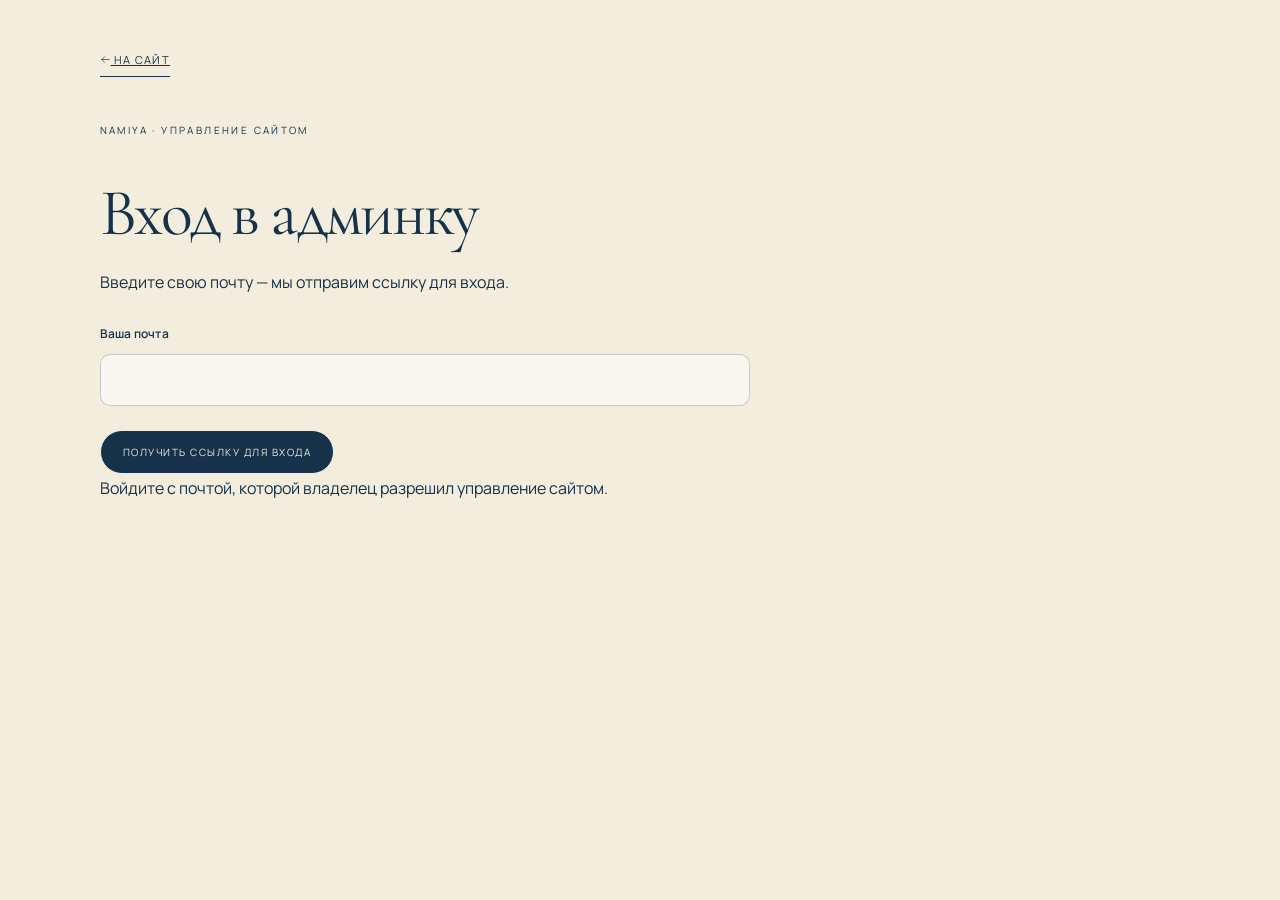
==== admin.html @ c6d165b2 "Finish vector feedback icons and story folios" ====
<!doctype html>
<html lang="ru">
<head>
  <meta charset="utf-8">
  <meta name="viewport" content="width=device-width,initial-scale=1">
  <meta name="robots" content="noindex,nofollow">
  <meta name="referrer" content="no-referrer">
  <title>Управление сайтом — NAMIYA</title>
  <link rel="preconnect" href="https://fonts.googleapis.com">
  <link rel="preconnect" href="https://fonts.gstatic.com" crossorigin>
  <link href="https://fonts.googleapis.com/css2?family=Cormorant+Garamond:ital,wght@0,400;0,500;0,600;1,400;1,500&family=Manrope:wght@300;400;500;600&display=swap" rel="stylesheet">
  <link rel="stylesheet" href="style.css?v=hero-fade-1">
  <link rel="stylesheet" href="admin.css?v=inline-1">
  <link rel="stylesheet" href="ui.css?v=inline-2">
</head>
<body class="admin">
  <main class="admin-shell">
    <a class="text-link" href="./">← На сайт</a>
    <p class="smallcaps">NAMIYA · УПРАВЛЕНИЕ САЙТОМ</p>
    <section id="admin-login"><h1>Вход в админку</h1><p>Введите свою почту — мы отправим ссылку для входа.</p><form id="login-form"><label for="admin-email">Ваша почта</label><input id="admin-email" type="email" autocomplete="email" required><button class="button" type="submit">Получить ссылку для входа</button></form><p id="login-status" role="status"></p></section><div id="admin-work" hidden><a class="button" href="./?edit=1">Редактировать прямо на сайте ↗</a><button id="logout" class="button" type="button">Выйти</button><section aria-labelledby="stories-heading" id="story-admin">
      <div class="admin-heading"><div><p class="smallcaps">ЖУРНАЛ</p><h1 id="stories-heading">Ваши фотоистории</h1></div><button class="button" id="edit-stories" type="button" aria-pressed="false">Редактировать</button><button id="add-story" type="button" aria-label="Добавить историю" hidden>+</button></div>
      <p>Одна съёмка — одна история. Соберите фотографии, выберите обложку и расскажите о вашем дне.</p>
      <div class="story-grid" id="admin-stories"></div>
      <p id="stories-status" role="status" aria-live="polite">Загружаем истории…</p>
      <div class="admin-actions"><button id="save-draft" class="button" type="button" disabled>Сохранить черновик</button><button id="restore-draft" class="button" type="button" disabled>Открыть черновик</button><button id="export-stories" class="button" type="button" disabled>Скачать истории</button></div>
      <p class="hint">Сохранённые истории и их черновики доступны вам с любого устройства. Отдельно можно сохранить резервную копию в этом браузере.</p>

    </section>
    <dialog id="story-editor" aria-labelledby="editor-heading">
      <form id="story-editor-form">
        <div class="admin-heading"><h2 id="editor-heading">Новая история</h2><button id="cancel-story" class="close-control" type="button" aria-label="Закрыть редактор"></button></div>
        <label for="story-title">Название</label><input id="story-title" required maxlength="150">
        <label for="story-sub">Короткое описание</label><input id="story-sub" maxlength="300">
        <label for="story-category">Категория</label><select id="story-category"><option value="portrait">Портреты</option><option value="love">Love Story</option><option value="family">Семья</option><option value="story">Истории</option></select>
        <label for="story-note">Вступление / цитата</label><textarea id="story-note" rows="3" maxlength="3000"></textarea>
        <label for="story-caption">Заголовок внутри истории</label><input id="story-caption" maxlength="300">
        <label for="story-body">Текст истории</label><textarea id="story-body" rows="5" maxlength="10000"></textarea>
        <label><input id="story-demo" type="checkbox"> Демонстрационная история</label>
        <label for="story-state">Публикация</label><select id="story-state"><option value="draft">Черновик — виден только вам</option><option value="published">Опубликовать сейчас</option><option value="scheduled">Отложенная публикация</option></select><div id="schedule-fields" hidden><label for="story-time">Дата и время по Москве (МСК, UTC+3)</label><input id="story-time" type="datetime-local"></div><label class="upload-zone" for="story-photos"><input id="story-photos" type="file" multiple accept="image/jpeg,image/png,image/webp" aria-label="Выбрать фотографии истории"><span class="upload-icon"><svg viewBox="0 0 24 24" fill="none" stroke="currentColor" stroke-width="1.4" aria-hidden="true"><rect x="3" y="3" width="18" height="18" rx="4"/><circle cx="8.5" cy="8.5" r="1.5"/><path d="m3 17 5-5 4 4 3-3 6 6"/></svg></span><span class="upload-copy"><strong>Соберите историю в фотографиях</strong><span data-upload-caption aria-live="polite">Перетащите сюда снимки одной съёмки</span><small>JPG, PNG, WebP · до 20 МБ на фото</small></span><span class="upload-action">Выбрать фото <span aria-hidden="true">↗</span></span></label>
        <p class="hint">До 30 фотографий в одной истории, до 20 МБ на исходный снимок. Первое фото станет обложкой. Кнопками можно изменить порядок или убрать кадр.</p>
        <div id="editor-photos" class="editor-photos"></div>
        <p id="editor-status" role="status" aria-live="polite"></p>
        <button id="apply-story" class="button" type="submit">Сохранить историю</button>
      </form>
    </dialog>
    <section id="moderation"><h2>Комментарии на проверке</h2><div id="moderation-list"></div></section><hr class="admin-divider">
    <h1>Главная фотография</h1>
    <p>Выберите снимок, посмотрите, как он выглядит на первом экране, и опубликуйте его.</p>
    <form id="photo-form">
      <label class="upload-zone" for="photo"><input id="photo" type="file" required accept="image/jpeg,image/png,image/webp" aria-label="Выбрать главное фото"><span class="upload-icon"><svg viewBox="0 0 24 24" fill="none" stroke="currentColor" stroke-width="1.4" aria-hidden="true"><rect x="3" y="3" width="18" height="18" rx="4"/><circle cx="8.5" cy="8.5" r="1.5"/><path d="m3 17 5-5 4 4 3-3 6 6"/></svg></span><span class="upload-copy"><strong>Новый взгляд на первый экран</strong><span data-upload-caption aria-live="polite">Перетащите сюда любимый снимок</span><small>JPG, PNG, WebP · до 20 МБ на фото</small></span><span class="upload-action">Выбрать снимок <span aria-hidden="true">↗</span></span></label>
      <p class="hint">JPG, PNG или WebP до 20 МБ. Снимок автоматически подготовится для сайта.</p>
      <section class="hero admin-preview" aria-label="Предпросмотр главного экрана">
        <div class="hero-photo" aria-hidden="true"></div>
        <div class="hero-inner"><p class="eyebrow">ФОТОГРАФИЯ КАК ИСКУССТВО ПАМЯТИ</p><h2>Истории, которые<br><em>остаются с нами</em></h2></div>
      </section>
      <button class="button" id="publish" type="submit" disabled>Сохранить главное фото ↗</button><p id="status" role="status" aria-live="polite">Выберите фотографию для предпросмотра.</p>
    </form>
    </div>
  </main>
  <script src="upload-ui.js?v=upload-1"></script>
  <script src="sortable.js?v=inline-1"></script>
  <script src="icons.js?v=inline-2"></script><script src="content.js?v=inline-1"></script>
  <script src="cloud.js?v=inline-1"></script>
  <script src="cloud-auth.js?v=auth-2"></script>
  <script src="hero-admin.js?v=inline-1"></script>
  <script src="stories-admin.js?v=inline-1"></script>
</body>
</html>
---- style.css ----
:root{--navy:#16324B;--butter:#F3EDDD;--ink:#1e3549;--muted:#6f766e;--line:rgba(22,50,75,.22)}*{box-sizing:border-box}html{scroll-behavior:smooth}body{margin:0;background:var(--butter);color:var(--navy);font-family:Manrope,Arial,sans-serif;-webkit-font-smoothing:antialiased}a{color:inherit;text-decoration:none}button{font:inherit;cursor:pointer}img{max-width:100%;display:block}.topbar{height:84px;background:var(--butter);display:flex;align-items:center;gap:38px;padding:0 clamp(22px,5vw,90px);position:relative;z-index:4;border-bottom:1px solid var(--line)}.wordmark{font-family:'Cormorant Garamond',serif;font-size:27px;letter-spacing:.16em;font-weight:600;white-space:nowrap}.wordmark span{display:block;font:8px Manrope,sans-serif;letter-spacing:.29em;text-align:center}.nav{display:flex;gap:32px;margin:auto;font-size:11px;text-transform:uppercase;letter-spacing:.11em}.nav a:hover,.text-link:hover{opacity:.6}.top-cta{font-size:11px;text-transform:uppercase;letter-spacing:.1em;white-space:nowrap;border-bottom:1px solid var(--navy);padding-bottom:7px}.top-cta span{padding-left:12px}.menu-toggle{display:none}.hero{background:var(--navy);color:var(--butter);min-height:720px;min-height:min(850px,calc(100svh - 84px));display:flex;flex-direction:column;justify-content:space-between;padding:30px clamp(22px,5vw,90px) 28px;overflow:hidden}.hero-lines,.hero-bottom,.section-kicker{display:flex;justify-content:space-between;gap:20px;font-size:10px;letter-spacing:.18em;text-transform:uppercase}.hero-lines{opacity:.7}.hero-inner{text-align:center;margin:30px auto 50px;width:min(850px,100%)}.eyebrow,.smallcaps{font-size:10px;letter-spacing:.24em;text-transform:uppercase}.hero-logo{width:min(720px,100%);height:260px;object-fit:contain;margin:0 auto -8px;filter:brightness(1.1)}h1,h2,h3,p{margin-top:0}h1,h2,h3{font-family:'Cormorant Garamond',Georgia,serif;font-weight:400}h1{font-size:clamp(45px,6.4vw,92px);line-height:.99;letter-spacing:-.04em;margin:0 0 24px}h1 em,h2 em,.quote em{font-weight:400}.hero-description{font-size:13px;line-height:1.9;opacity:.8;margin-bottom:28px}.button{display:inline-flex;align-items:center;justify-content:space-between;gap:35px;padding:18px 24px;font-size:10px;text-transform:uppercase;letter-spacing:.15em;border:1px solid currentColor;transition:background .2s,color .2s}.button.light{color:var(--butter)}.button:hover{background:var(--butter);color:var(--navy)}.hero-bottom{opacity:.65}.section{padding:80px clamp(22px,7vw,130px) 110px}.section-kicker{border-top:1px solid var(--line);padding-top:15px;margin-bottom:72px}.intro-grid{display:grid;grid-template-columns:1.15fr 1fr;gap:10vw}.intro h2,.journal h2,.directions h2,.contact h2{font-size:clamp(52px,6vw,88px);line-height:.99;letter-spacing:-.045em}.intro-right{max-width:460px;padding-top:25px}.intro-right p{font-size:14px;line-height:2;color:#425567}.text-link{display:inline-block;font-size:11px;text-transform:uppercase;letter-spacing:.12em;margin-top:20px;border-bottom:1px solid;padding-bottom:9px}.journal{background:#eee7d8}.journal-heading{display:flex;align-items:end;justify-content:space-between;gap:50px;margin-bottom:40px}.journal-heading h2{margin-bottom:0}.journal-heading>p{max-width:300px;font-size:13px;line-height:1.9;color:#52616c}.filters{display:flex;gap:8px;flex-wrap:wrap;margin-bottom:35px}.filter{border:1px solid var(--line);background:transparent;color:var(--navy);padding:11px 18px;font-size:10px;letter-spacing:.1em;text-transform:uppercase}.filter.active,.filter:hover{background:var(--navy);color:var(--butter)}.story-grid{display:grid;grid-template-columns:repeat(3,minmax(0,1fr));gap:28px}.story-card{cursor:pointer}.story-card img{width:100%;aspect-ratio:3/4;object-fit:cover;transition:transform .4s;filter:saturate(.8)}.story-card .image-wrap{overflow:hidden;background:#a4a08d}.story-card:hover img{transform:scale(1.035)}.story-card .meta{display:flex;justify-content:space-between;margin-top:15px;font-size:9px;letter-spacing:.14em;text-transform:uppercase;color:#65717b}.story-card h3{font-size:34px;margin:7px 0 0}.story-card p{font-size:12px;color:#6d7476}.demo-note{font-size:11px;line-height:1.6;color:#70746d;margin-top:28px}.quote{text-align:center;padding:110px 20px;background:var(--butter)}.quote p{font-family:'Cormorant Garamond',serif;font-size:clamp(33px,5vw,65px);line-height:1.15;margin:30px auto}.quote-mark{font-size:25px}.directions h2{margin-bottom:55px}.direction-list>div{display:grid;grid-template-columns:50px 1fr 1fr 25px;align-items:center;gap:25px;border-top:1px solid var(--line);padding:20px 0}.direction-list>div:last-child{border-bottom:1px solid var(--line)}.direction-list span{font-size:11px}.direction-list h3{font-size:clamp(28px,3vw,44px);margin:0}.direction-list p{font-size:12px;margin:0;color:#677581}.contact{background:var(--navy);color:var(--butter);text-align:center;padding:110px 20px}.contact h2{margin:25px 0}.contact p{font-size:13px;opacity:.75;margin-bottom:35px}footer{background:var(--navy);color:var(--butter);border-top:1px solid rgba(255,255,255,.2);padding:30px clamp(22px,5vw,90px);display:flex;align-items:center;justify-content:space-between;gap:20px;font-size:10px;letter-spacing:.12em}.footer-brand{font-family:'Cormorant Garamond',serif;font-size:28px;letter-spacing:.1em}.footer-brand span{display:block;font:8px Manrope,sans-serif;letter-spacing:.2em}.reader{position:fixed;inset:0;z-index:20;background:var(--butter);display:none;flex-direction:column}.reader.open{display:flex}.reader-top,.reader-bottom{height:60px;flex-shrink:0;display:flex;align-items:center;justify-content:space-between;padding:0 5vw;border-bottom:1px solid var(--line);font-size:11px;letter-spacing:.15em}.reader-top small{font-size:8px}.reader-top button{border:0;background:transparent;color:var(--navy);font-size:23px}.reader-bottom{height:35px;border-top:1px solid var(--line);border-bottom:0;font-size:9px}.reader-scroll{overflow-y:auto;flex:1;scroll-behavior:smooth}.reader-cover{min-height:calc(100vh - 95px);display:grid;grid-template-columns:1fr 1fr;gap:4vw;align-items:center;padding:50px 7vw}.reader-cover-copy{text-align:center}.reader-cover h2{font-size:clamp(52px,7vw,100px);line-height:.94;margin:24px 0}.reader-cover p{font-size:13px;line-height:1.8}.reader-cover img{width:100%;height:min(70vh,760px);object-fit:cover}.reader-spread{padding:40px 7vw 80px}.spread{display:grid;grid-template-columns:1fr 1fr;gap:28px;margin-bottom:90px;align-items:center}.spread:nth-child(even){direction:rtl}.spread>*{direction:ltr}.spread img{width:100%;height:clamp(350px,55vw,700px);object-fit:cover}.spread-copy{text-align:center;padding:30px}.spread-copy .page-no{font-size:10px;letter-spacing:.2em}.spread-copy h3{font-size:clamp(40px,5vw,75px);line-height:1;margin:25px 0}.spread-copy p{font-size:13px;line-height:2;color:#66727b}.reader-end{text-align:center;padding:70px 20px 120px}.reader-end>span{font:italic 52px 'Cormorant Garamond',serif}.reader-end p{font-size:12px}.reader-end button{border:0;border-bottom:1px solid;background:none;padding:12px;color:var(--navy);font-size:12px}@media(max-width:850px){.topbar{height:72px}.menu-toggle{display:block;margin-left:auto;background:none;border:0;font-size:24px;color:var(--navy)}.nav{display:none;position:absolute;top:72px;left:0;right:0;background:var(--butter);padding:25px;flex-direction:column;gap:24px;box-shadow:0 12px 15px #0002}.nav.open{display:flex}.top-cta{display:none}.hero{min-height:680px}.hero-lines span:nth-child(2){display:none}.hero-logo{height:220px}.intro-grid{grid-template-columns:1fr;gap:15px}.intro-right{padding-top:0}.story-grid{grid-template-columns:repeat(2,minmax(0,1fr))}.direction-list>div{grid-template-columns:30px 1fr 20px}.direction-list p{grid-column:2;grid-row:2}.direction-list>div>span:last-child{grid-column:3;grid-row:1}.journal-heading{display:block}.journal-heading>p{margin-top:20px}.section{padding:60px 24px 80px}.section-kicker{margin-bottom:50px}}@media(max-width:560px){.hero{min-height:650px;padding:25px 20px}.hero-inner{margin:30px auto}.hero-logo{height:170px}.hero h1{font-size:50px}.hero-description{font-size:12px}.hero-bottom{font-size:8px}.story-grid{grid-template-columns:1fr;gap:40px}.story-card img{aspect-ratio:4/4.4}.intro h2,.journal h2,.directions h2,.contact h2{font-size:52px}.reader-top,.reader-bottom{padding:0 18px}.reader-top{font-size:10px}.reader-cover{grid-template-columns:1fr;gap:25px;padding:35px 22px}.reader-cover img{height:52vh;order:-1}.reader-cover h2{font-size:56px}.spread,.spread:nth-child(even){display:flex;flex-direction:column;direction:ltr;gap:10px;margin-bottom:50px}.spread img{height:60vh}.spread-copy{padding:15px}.reader-spread{padding:25px 20px}.quote{padding:80px 20px}footer{flex-wrap:wrap;gap:22px}.footer-brand{width:100%}}@media(prefers-reduced-motion:reduce){html{scroll-behavior:auto}*{transition:none!important}}

/* v1.1 — restrained identity and editorial photo hero */
.wordmark{display:flex;align-items:center;width:152px;min-width:152px;letter-spacing:normal}
.wordmark img{width:100%;height:58px;object-fit:contain;filter:brightness(0) saturate(100%) invert(17%) sepia(23%) saturate(1390%) hue-rotate(165deg) brightness(91%)}
.hero{position:relative;isolation:isolate}
.hero-photo{position:absolute;z-index:-2;top:0;right:0;bottom:0;width:68%;background-image:url('assets/hero-portrait.jpg');background-position:center 43%;background-size:cover;-webkit-mask-image:linear-gradient(90deg,transparent 0%,rgba(0,0,0,.08) 8%,rgba(0,0,0,.35) 20%,rgba(0,0,0,.7) 34%,#000 52%);mask-image:linear-gradient(90deg,transparent 0%,rgba(0,0,0,.08) 8%,rgba(0,0,0,.35) 20%,rgba(0,0,0,.7) 34%,#000 52%)}
.hero:before{content:'';position:absolute;z-index:-1;inset:0;background:linear-gradient(90deg,#16324B 0%,#16324B 33%,rgba(22,50,75,.94) 43%,rgba(22,50,75,.55) 64%,rgba(22,50,75,.07) 100%)}
.hero-inner{text-align:left;margin:90px 0 100px;width:min(660px,57%)}
.hero h1{font-size:clamp(58px,6.2vw,96px)}
.hero-description{max-width:400px}
.hero .eyebrow{margin-bottom:42px}
.hero-lines,.hero-bottom{position:relative}
@media(max-width:850px){.hero-photo{-webkit-mask-image:none;mask-image:none}}
@media(max-width:850px){.wordmark{width:140px;min-width:140px}.hero-photo{width:100%;background-position:60% center}.hero:before{background:linear-gradient(90deg,rgba(22,50,75,.97),rgba(22,50,75,.75) 58%,rgba(22,50,75,.22))}.hero-inner{width:75%;margin:80px 0 100px}}
@media(max-width:560px){.wordmark{width:136px;min-width:136px}.wordmark img{height:54px}.hero{min-height:740px}.hero-photo{background-position:59% center}.hero:before{background:linear-gradient(180deg,rgba(22,50,75,.64) 0%,rgba(22,50,75,.88) 52%,#16324B 100%)}.hero-inner{width:100%;margin:105px 0 65px;text-align:center}.hero .eyebrow{margin-bottom:34px}.hero h1{font-size:clamp(48px,11vw,65px)}.hero-description{margin:0 auto 30px}.hero-lines span:last-child{display:none}}

/* v1.2 — editorial reader refinements */
.reader-intro{text-align:center;padding:clamp(85px,12vw,175px) 24px 70px;max-width:880px;margin:auto}
.reader-intro p{font:italic clamp(38px,5vw,70px)/1.12 'Cormorant Garamond',Georgia,serif;margin:25px 0 30px}
.reader-rule{font-size:20px}
.editorial-spread img{object-position:center 28%}
.editorial-note{text-align:center;border-top:1px solid var(--line);border-bottom:1px solid var(--line);padding:90px 20px;margin:30px 0 90px}
.editorial-note p{font:clamp(35px,4vw,60px)/1.15 'Cormorant Garamond',Georgia,serif;margin:25px auto}
.editorial-note em{font-weight:400}
.story-card:focus-visible,.filter:focus-visible,.reader button:focus-visible,.nav a:focus-visible{outline:2px solid #9b793f;outline-offset:5px}
@media(max-width:560px){.reader-intro{padding:75px 22px 45px}.reader-intro p{font-size:43px}.editorial-note{padding:70px 10px}.editorial-note p{font-size:37px}}
.story-feedback{max-width:760px;margin:0 auto;padding:30px 24px 70px}.story-feedback h2{font-size:42px}.story-feedback button{background:var(--navy);color:var(--butter)}.story-feedback label{display:block;font-size:13px;margin:20px 0}.story-feedback input,.story-feedback textarea{display:block;width:100%;margin-top:10px;padding:14px;background:#fff8;border:1px solid var(--line);font:inherit;color:var(--navy)}.story-feedback textarea{resize:vertical}.story-feedback p{font-size:13px;line-height:1.8;white-space:pre-line}.story-comments article{padding:20px 0;border-bottom:1px solid var(--line)}.story-comments h3{font-size:28px;margin-bottom:8px}.like-story[aria-pressed=true]{background:#855344}.spread-copy p,.reader-intro p{white-space:pre-line}.story-feedback :focus-visible{outline:2px solid #9b793f;outline-offset:4px}
---- admin.css ----
.admin-shell{max-width:1120px;margin:auto;padding:32px 24px 80px}.admin-shell>.smallcaps{margin-top:44px}.admin h1{font-size:clamp(40px,6vw,70px);margin-bottom:20px}.admin p{line-height:1.8}.admin label{display:block;margin:28px 0 12px;font-weight:600}.admin input{max-width:100%;font:inherit}.admin input[type=password]{display:block;width:min(620px,100%);padding:14px;border:1px solid var(--line);background:#fff8;color:var(--navy)}.admin .hint{font-size:12px;color:#425567}.admin-preview{min-height:440px;margin:28px 0}.admin-preview .hero-inner{margin:90px 0;width:60%}.admin-preview h2{font-size:clamp(34px,5vw,68px);line-height:1.05}.admin details{padding:20px 0;border-block:1px solid var(--line)}.admin summary{cursor:pointer}.admin details a{text-decoration:underline}.admin button{margin-top:24px;background:var(--navy);color:var(--butter)}.admin button:disabled{opacity:.5;cursor:not-allowed}.admin :focus-visible{outline:2px solid #9b793f;outline-offset:4px}.admin #status{min-height:3em}.admin #status[data-error=true]{color:#942d26}@media(max-width:560px){.admin-preview{min-height:500px}.admin-preview .hero-inner{width:100%;margin:140px 0 40px}}
.admin #download-photo[aria-disabled=true]{opacity:.5;pointer-events:none}.admin a[href]{text-decoration:underline}.admin details label{margin-top:24px}
.admin-heading{display:flex;align-items:center;gap:18px;flex-wrap:wrap}.admin-heading>div:first-child{flex:1}.admin-heading h1{margin:12px 0}.admin #add-story{border:1px solid var(--navy);border-radius:50%;width:46px;height:46px;font-size:30px;padding:0}.admin [hidden]{display:none!important}.admin-actions{display:flex;gap:12px;flex-wrap:wrap}.admin-divider{margin:80px 0;border:0;border-top:1px solid var(--line)}.admin-story button{margin:0 0 20px;padding:10px;border:1px solid var(--line)}.admin-story img{aspect-ratio:3/4;object-fit:cover;width:100%}.admin-story h3{font-size:32px;margin:14px 0 6px}.is-editing .admin-story{animation:story-wiggle .4s ease-in-out infinite alternate;transform-origin:50% 70%}.is-editing .admin-story:nth-child(even){animation-direction:alternate-reverse}@keyframes story-wiggle{from{transform:rotate(-.4deg)}to{transform:rotate(.4deg)}}.admin dialog{border:1px solid var(--line);background:var(--butter);color:var(--navy);width:min(860px,94vw);max-height:90svh;padding:28px;overflow:auto}.admin dialog::backdrop{background:#10263bd9}.admin dialog h2{font-size:36px;margin:0}.admin dialog input:not([type=file]):not([type=checkbox]),.admin textarea,.admin select{width:100%;padding:12px;background:#fff8;color:var(--navy);font:inherit;border:1px solid var(--line)}.admin textarea{resize:vertical}.admin .editor-photos{display:grid;grid-template-columns:repeat(3,minmax(0,1fr));gap:16px;margin-top:24px}.editor-photos img{width:100%;height:180px;object-fit:cover}.photo-actions{display:flex;gap:5px;flex-wrap:wrap}.admin .photo-actions button{padding:6px;font-size:11px;margin:0}.admin input[type=checkbox]{width:auto}.admin #stories-status[data-error=true]{color:#942d26}@media(max-width:560px){.admin .editor-photos{grid-template-columns:repeat(2,minmax(0,1fr))}.admin dialog{padding:18px}.admin-heading{gap:10px}}@media(prefers-reduced-motion:reduce){.is-editing .admin-story{animation:none}}
#admin-login{max-width:650px;padding:30px 0 70px}#admin-email{width:100%;padding:14px;background:#fff8;border:1px solid var(--line);font:inherit;color:var(--navy)}#moderation{margin-top:70px}#moderation article{border-bottom:1px solid var(--line);padding:20px 0}#moderation article p{white-space:pre-line}#moderation article button{margin:10px 10px 0 0;padding:10px}#schedule-fields{padding:0 15px 15px;border-left:2px solid var(--navy)}
.admin h1{font-size:clamp(42px,5.2vw,66px);font-weight:400;letter-spacing:-.035em;line-height:1.05}.admin label{font-size:12px;letter-spacing:.02em}.admin .button{border-radius:999px;padding:14px 22px;font-size:10px;transition:background-color .18s ease,box-shadow .18s ease}.admin .button:hover{background:#254962;color:var(--butter);box-shadow:0 5px 15px #16324b12}.admin input:not([type=file]):not([type=checkbox]),.admin textarea,.admin select{border-radius:10px;border:1px solid #16324b25;background:#fff8;transition:border-color .18s ease,box-shadow .18s ease}.admin input:not([type=file]):focus,.admin textarea:focus,.admin select:focus{border-color:#16324b66;box-shadow:0 0 0 3px #16324b08}.admin select{appearance:none;padding-right:42px;background-image:url("data:image/svg+xml,%3Csvg xmlns='http://www.w3.org/2000/svg' width='18' height='18' fill='none' stroke='%2316324b' stroke-width='1.4' viewBox='0 0 24 24'%3E%3Cpath d='m7 10 5 5 5-5'/%3E%3C/svg%3E");background-repeat:no-repeat;background-position:right 14px center}.admin label.upload-zone{position:relative;display:grid;grid-template-columns:48px minmax(0,1fr) auto;align-items:center;gap:22px;min-height:140px;margin:24px 0 12px;padding:26px;border:1px dashed #16324b3d;border-radius:18px;background:linear-gradient(120deg,#ffffffa6,#ffffff36);cursor:pointer;transition:background-color .18s ease,border-color .18s ease,box-shadow .18s ease}.upload-icon{display:grid;place-items:center;width:48px;height:48px;border-radius:15px;background:#16324b08;color:var(--navy)}.upload-icon svg{width:26px;height:26px}.upload-copy{display:flex;flex-direction:column;gap:7px;min-width:0}.upload-copy strong{font-weight:500;font-size:15px;letter-spacing:-.02em}.upload-copy>span{font-size:12px;color:#5c6b76;font-weight:400;overflow-wrap:anywhere}.upload-copy small{font-size:10px;color:#7c827e;font-weight:400;letter-spacing:.02em}.upload-action{display:inline-flex;align-items:center;gap:16px;padding:12px 17px;border:1px solid #16324b24;border-radius:999px;font-size:10px;font-weight:500;white-space:nowrap;background:#fff5}.admin .upload-zone input[type=file]{position:absolute;inset:0;width:100%;height:100%;max-width:none;margin:0;opacity:0;cursor:pointer}.upload-zone:hover,.upload-zone.is-dragging{border-color:#16324b88;box-shadow:0 8px 28px #16324b08}.upload-zone:focus-within{outline:2px solid #9b793f;outline-offset:4px}.upload-zone.has-files .upload-icon{background:#16324b12}.upload-zone:has(input:disabled){opacity:.55;cursor:wait}.admin-preview{border-radius:18px}.admin-story img{border-radius:12px}.admin-story button{border-radius:999px}.admin dialog{--editor-padding:28px;padding:var(--editor-padding)}.admin dialog .admin-heading{position:sticky;top:calc(-1 * var(--editor-padding));z-index:3;margin:calc(-1 * var(--editor-padding)) calc(-1 * var(--editor-padding)) 24px;padding:22px var(--editor-padding) 18px;background:var(--butter);border-bottom:1px solid var(--line)}.admin dialog::backdrop{backdrop-filter:blur(7px)}@media(max-width:650px){.admin label.upload-zone{grid-template-columns:40px minmax(0,1fr);gap:16px;padding:22px}.upload-icon{width:40px;height:40px;border-radius:12px}.upload-action{grid-column:2;justify-self:start}.admin dialog{--editor-padding:18px}.admin dialog .admin-heading h2{font-size:31px}}
.admin .editor-photos>div{position:relative;padding:10px;border:1px solid #16324b12;border-radius:16px;background:#ffffff75}.editor-photos img{border-radius:10px}.admin .editor-photos>div>p{display:inline-block;font-size:10px;letter-spacing:.04em;margin:12px 0 10px;padding:5px 9px;border-radius:999px;background:#16324b08}.admin .editor-photos>div:first-child>p{background:var(--navy);color:var(--butter)}.admin .photo-actions{gap:6px;align-items:center}.admin .photo-actions button{min-width:30px;min-height:30px;padding:7px 10px;border:1px solid #16324b1c;border-radius:999px;background:#fff9;color:var(--navy);font-size:10px;box-shadow:none;transition:background-color .18s ease}.admin .photo-actions button:hover{background:#16324b0d}.admin #apply-story{position:sticky;bottom:0;box-shadow:0 5px 20px #16324b18}
---- ui.css ----
/* Shared controls: use the same treatment in the portfolio and admin. */
*{scrollbar-width:thin;scrollbar-color:rgba(22,50,75,.3) transparent}
html{scrollbar-gutter:stable}
@supports selector(::-webkit-scrollbar){
  *{scrollbar-width:auto;scrollbar-color:auto}
  ::-webkit-scrollbar{width:9px;height:9px}
  ::-webkit-scrollbar-track,::-webkit-scrollbar-corner{background:transparent}
  ::-webkit-scrollbar-thumb{min-height:36px;border:2px solid transparent;border-radius:999px;background:rgba(22,50,75,.28);background-clip:padding-box}
  ::-webkit-scrollbar-thumb:hover{background-color:rgba(22,50,75,.46)}
  ::-webkit-scrollbar-button{display:none;width:0;height:0}
}
.admin .close-control,.reader .close-control,.menu-toggle.close-control{
  position:relative;flex:0 0 36px;width:36px;height:36px;min-width:36px;
  display:inline-flex;align-items:center;justify-content:center;
  margin:0;padding:0;border:0;border-radius:50%;appearance:none;
  background:rgba(22,50,75,.08);color:var(--navy);font-size:0;
  box-shadow:inset 0 0 0 1px rgba(22,50,75,.04);
  transition:background-color .18s ease,transform .18s ease;
}
.close-control::before,.close-control::after{content:'';position:absolute;width:13px;height:1.5px;border-radius:2px;background:currentColor;transform:rotate(45deg)}
.close-control::after{transform:rotate(-45deg)}
.admin .close-control:hover,.reader .close-control:hover,.menu-toggle.close-control:hover{background:rgba(22,50,75,.15)}
.close-control:active{transform:scale(.94)}
.close-control:focus-visible{outline:2px solid #9b793f;outline-offset:4px}
.menu-toggle.close-control{margin-left:auto}
.admin dialog{border:1px solid rgba(22,50,75,.12);border-radius:18px;box-shadow:0 24px 90px #071c3650}
.admin dialog .admin-heading{justify-content:space-between;flex-wrap:nowrap}
.admin dialog .admin-heading h2{min-width:0}
@media(forced-colors:active){*{scrollbar-color:auto}.admin .close-control,.reader .close-control,.menu-toggle.close-control{color:ButtonText;background:ButtonFace;border:1px solid ButtonText}}
[hidden]{display:none!important}
.inline-admin-bar{position:fixed;bottom:20px;right:24px;z-index:15;display:flex;align-items:center;gap:10px;padding:10px 12px 10px 18px;border:1px solid #16324b18;border-radius:999px;background:#f8f4e9ed;backdrop-filter:blur(16px);box-shadow:0 8px 40px #16324b20;font:11px Manrope,Arial,sans-serif;color:var(--navy)}.inline-admin-bar button{border:0;border-radius:999px;padding:12px 17px;background:var(--navy);color:var(--butter);font:inherit;cursor:pointer}.inline-admin-bar button:disabled{opacity:.5}.inline-status{max-width:220px}.journal-heading{position:relative}.inline-add-story{position:absolute;right:0;top:-50px;width:40px;height:40px;border:1px solid #16324b30;border-radius:50%;background:#fff9;color:var(--navy);font-size:26px}.inline-hero-edit{position:absolute;right:24px;bottom:65px;border:1px solid #ffffff45;border-radius:999px;background:#f3eddded;color:var(--navy);padding:12px 18px;font:11px Manrope,sans-serif;z-index:2}.inline-editable{position:relative;outline:1px dashed #16324b55;outline-offset:8px}.inline-edit-label{position:absolute;right:12px;top:12px;border-radius:999px;padding:10px 14px;background:#f8f5e9ed;box-shadow:0 3px 15px #16324b18;font:10px Manrope,sans-serif;pointer-events:none}.story-grip,.admin .photo-grip,.reader .photo-grip{position:absolute;left:12px;top:12px;display:grid;place-items:center;width:36px;height:36px;margin:0;padding:0;border:1px solid #16324b16;border-radius:50%;background:#f8f5e9ed;color:var(--navy);font:24px Arial,sans-serif;touch-action:none;cursor:grab;user-select:none;z-index:2}.is-dragging{opacity:.55;outline:2px solid #9b793f!important}.story-grip:active,.photo-grip:active{cursor:grabbing}.site-copy-editable{outline:1px dashed #9b793f88;outline-offset:4px;cursor:text}.site-copy-editable:focus{outline:2px solid #9b793f;outline-offset:4px}.footer-brand>[data-site-field]{display:inline;font:inherit;letter-spacing:inherit}.reader-editor-controls{padding:10px 5vw;background:var(--butter);border-bottom:1px solid var(--line);font-size:11px;max-height:35svh;overflow:auto}.reader-edit-actions{display:flex;gap:8px;align-items:center;flex-wrap:wrap}.reader-editor-controls.admin select{width:auto;max-width:190px;padding:8px 30px 8px 10px;font-size:11px}.reader-editor-controls.admin button{margin:0;padding:10px 15px}.reader-editor-controls p{font-size:10px;margin:8px 0}.reader-photo-upload{position:relative;display:inline-flex!important;margin:0!important;padding:9px 14px;border:1px dashed #16324b55;border-radius:999px;cursor:pointer}.reader-photo-upload input{position:absolute;inset:0;width:100%;height:100%;opacity:0;cursor:pointer}.reader-copy-editable{outline:1px dashed #9b793f55;outline-offset:5px;min-height:1em}.reader-copy-editable:focus{outline:2px solid #9b793f}.reader-copy-editable:empty::before{content:attr(data-placeholder);opacity:.35;font-style:italic}.reader-editing .spread-copy h3{font-size:clamp(27px,3vw,46px)}.editable-frame-photo{position:relative;width:100%}.reader .frame-remove{position:absolute;right:12px;top:12px;z-index:2}.reader-intro #reader-caption{font-size:clamp(30px,4vw,55px);margin:40px 0 18px}.reader-intro #reader-body{font:14px/1.9 Manrope,Arial,sans-serif;font-style:normal}.reader-intro #reader-caption:empty,.reader-intro #reader-body:empty{display:none}.reader-editing #reader-caption:empty,.reader-editing #reader-body:empty{display:block}.inline-editor-root dialog{z-index:25}@media(max-width:650px){.inline-admin-bar{bottom:12px;left:12px;right:12px;border-radius:18px;padding:10px;justify-content:flex-end;flex-wrap:wrap}.inline-status{flex:1;font-size:10px;max-width:none}.inline-admin-bar button{padding:10px 12px}.reader-editor-controls{padding:10px 18px}.reader-edit-actions>span{width:100%}}
.ui-icon{display:inline-block;flex-shrink:0;width:1em;height:1em;vertical-align:-.12em;pointer-events:none}.story-grip .ui-icon,.photo-grip .ui-icon{width:18px;height:18px}.inline-add-story .ui-icon,#add-story .ui-icon{width:20px;height:20px}.menu-toggle>.ui-icon{width:24px;height:24px}
@media(pointer:coarse){.story-grip,.admin .photo-grip,.reader .photo-grip{width:44px;height:44px}.admin .close-control,.reader .close-control{min-width:40px;width:40px;height:40px}}
.like-story[aria-pressed=true] .ui-icon{fill:currentColor}.spread-copy h3:empty,.spread-copy p:empty{display:none}.reader-editing .spread-copy h3:empty,.reader-editing .spread-copy p:empty{display:block}
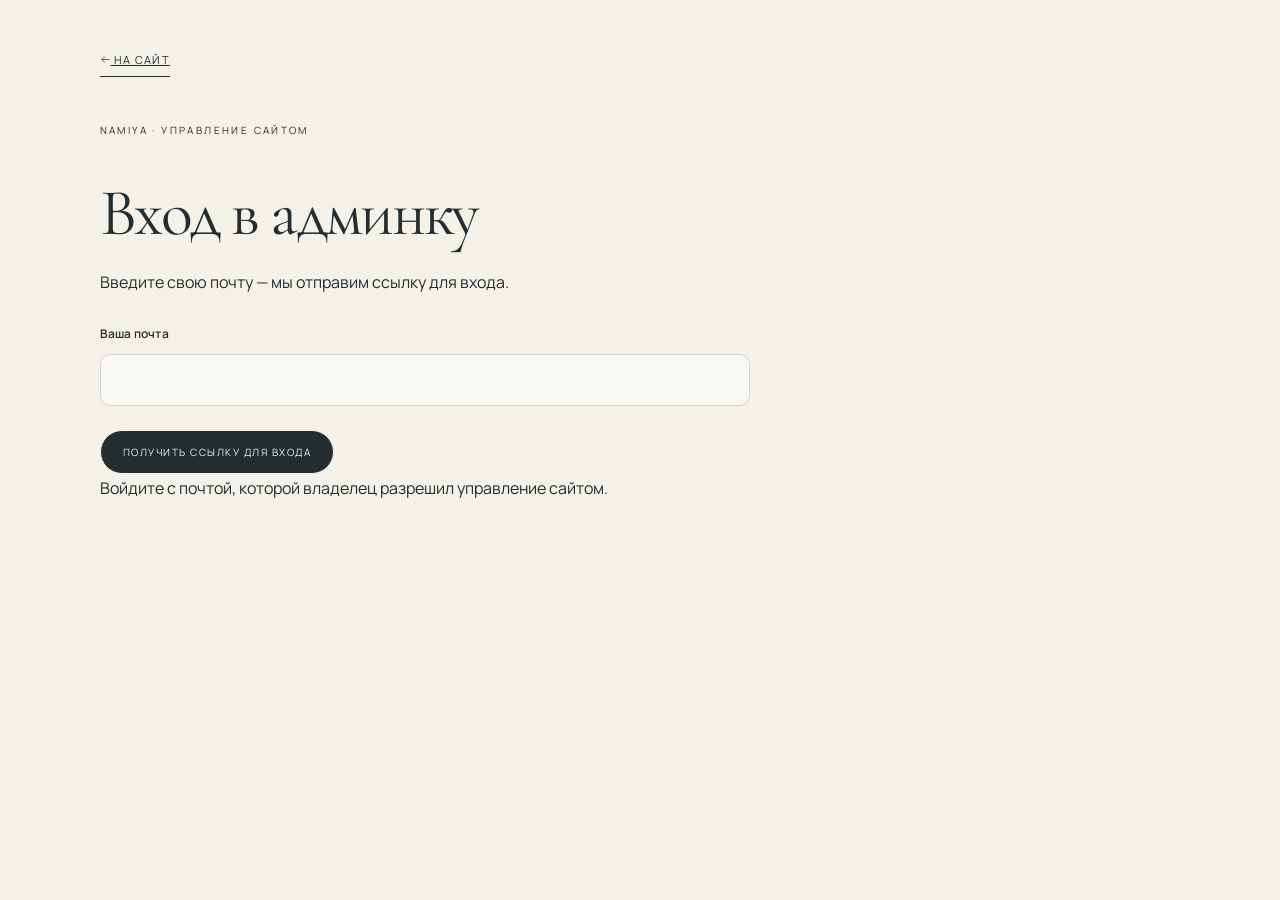
==== commit a1357cf1: "Introduce a restrained photographic editorial aesthetic" ====
--- a/admin.html
+++ b/admin.html
@@ -11,8 +11,8 @@
   <link href="https://fonts.googleapis.com/css2?family=Cormorant+Garamond:ital,wght@0,400;0,500;0,600;1,400;1,500&family=Manrope:wght@300;400;500;600&display=swap" rel="stylesheet">
   <link rel="stylesheet" href="style.css?v=hero-fade-1">
   <link rel="stylesheet" href="admin.css?v=inline-1">
-  <link rel="stylesheet" href="ui.css?v=inline-2">
-</head>
+  <link rel="stylesheet" href="ui.css?v=photo-zoom-1">
+<link rel="stylesheet" href="aesthetic.css?v=editorial-photo-1"></head>
 <body class="admin">
   <main class="admin-shell">
     <a class="text-link" href="./">← На сайт</a>
@@ -59,7 +59,7 @@
   </main>
   <script src="upload-ui.js?v=upload-1"></script>
   <script src="sortable.js?v=inline-1"></script>
-  <script src="icons.js?v=inline-2"></script><script src="content.js?v=inline-1"></script>
+  <script src="icons.js?v=editorial-1"></script><script src="content.js?v=inline-1"></script>
   <script src="cloud.js?v=inline-1"></script>
   <script src="cloud-auth.js?v=auth-2"></script>
   <script src="hero-admin.js?v=inline-1"></script>
--- a/ui.css
+++ b/ui.css
@@ -32,3 +32,18 @@
 .ui-icon{display:inline-block;flex-shrink:0;width:1em;height:1em;vertical-align:-.12em;pointer-events:none}.story-grip .ui-icon,.photo-grip .ui-icon{width:18px;height:18px}.inline-add-story .ui-icon,#add-story .ui-icon{width:20px;height:20px}.menu-toggle>.ui-icon{width:24px;height:24px}
 @media(pointer:coarse){.story-grip,.admin .photo-grip,.reader .photo-grip{width:44px;height:44px}.admin .close-control,.reader .close-control{min-width:40px;width:40px;height:40px}}
 .like-story[aria-pressed=true] .ui-icon{fill:currentColor}.spread-copy h3:empty,.spread-copy p:empty{display:none}.reader-editing .spread-copy h3:empty,.reader-editing .spread-copy p:empty{display:block}
+.is-editing .admin-story,.inline-editable{animation:editor-jiggle .13s ease-in-out infinite alternate;transform-origin:50% 65%}.is-editing .admin-story:nth-child(2n),.inline-editable:nth-child(2n){animation-direction:alternate-reverse}.is-dragging{animation:none!important}@keyframes editor-jiggle{from{transform:rotate(-.22deg)}to{transform:rotate(.22deg)}}
+.contact{padding:95px clamp(24px,7vw,130px) 85px;text-align:left}.contact-inner{max-width:1450px;margin:auto;display:grid;grid-template-columns:minmax(0,1fr) 220px;column-gap:9vw;align-items:center}.contact-inner>.smallcaps{grid-column:1/-1;margin-bottom:38px;opacity:.7}.contact h2{grid-column:1;font-size:clamp(60px,8vw,120px);letter-spacing:-.045em;line-height:.96;margin:0 0 25px}.contact p{grid-column:1;font-size:13px;margin:0;max-width:350px}.contact .button{grid-column:2;grid-row:2/4;display:flex;flex-direction:column;justify-content:center;width:190px;height:190px;padding:30px;border-radius:50%;gap:23px;text-align:center;font-size:11px;line-height:1.8}.contact .button .ui-icon{width:27px;height:27px;transition:transform .25s ease}.contact .button:hover .ui-icon{transform:translate(3px,-3px)}
+footer.site-footer{display:block;padding:65px clamp(24px,7vw,130px) 28px;color:var(--butter);background:var(--navy);border-top:1px solid #f3eddd26;letter-spacing:normal}.footer-top{display:grid;grid-template-columns:1.5fr 1fr 1fr;gap:8vw;max-width:1450px;margin:0 auto 80px}.footer-wordmark{display:block;width:180px;margin-bottom:22px}.footer-wordmark img{width:100%;height:auto;filter:brightness(0) invert(1);opacity:.9}.footer-summary{font-size:13px;line-height:1.9;max-width:280px;opacity:.7}.footer-nav,.footer-connection{display:flex;flex-direction:column;align-items:flex-start;gap:18px}.footer-label{font-size:9px;letter-spacing:.2em;opacity:.45;margin-bottom:8px}.footer-nav a,.footer-connection a{font-size:13px;line-height:1.5;border-bottom:1px solid transparent;transition:border-color .2s,opacity .2s}.footer-nav a:hover,.footer-connection a:hover{border-bottom-color:#f3eddd88}.footer-note{font:italic 23px/1.3 'Cormorant Garamond',Georgia,serif;max-width:240px;opacity:.65;margin:14px 0 0}.footer-signature{font:400 clamp(90px,20vw,320px)/.8 'Cormorant Garamond',Georgia,serif;letter-spacing:-.045em;text-align:center;white-space:nowrap;margin:0 -2vw 50px;user-select:none;opacity:.93}.footer-bottom{display:flex;align-items:center;justify-content:space-between;gap:24px;flex-wrap:wrap;padding-top:24px;border-top:1px solid #f3eddd26;font-size:9px;letter-spacing:.08em;color:#f3eddd99}.footer-bottom p{margin:0}.site-footer .footer-brand{font:12px/1.4 Manrope,Arial,sans-serif;letter-spacing:normal;color:var(--butter)}.site-footer .footer-brand>span:not([data-site-field]){font:8px/1.5 Manrope,Arial,sans-serif;letter-spacing:.2em;opacity:.55;margin-top:5px}.footer-admin{opacity:.5}.footer-bottom a:hover{color:var(--butter)}
+@media(max-width:700px){.contact{padding:70px 24px}.contact-inner{grid-template-columns:1fr;gap:0}.contact-inner>.smallcaps{margin-bottom:28px}.contact h2{font-size:clamp(54px,11vw,78px)}.contact .button{grid-column:1;grid-row:auto;width:136px;height:136px;font-size:9px;padding:22px;gap:12px;margin-top:32px;justify-self:end}.contact .button .ui-icon{width:22px;height:22px}.footer-top{grid-template-columns:1fr 1fr;gap:40px 28px;margin-bottom:60px}.footer-intro{grid-column:1/-1}.footer-wordmark{width:150px}.footer-summary{max-width:100%;margin-bottom:0}.footer-signature{font-size:23vw;margin:0 -2vw 35px}.footer-nav a,.footer-connection a{font-size:12px}.footer-note{font-size:21px}.footer-bottom{gap:20px}.site-footer .footer-brand{width:100%}footer.site-footer{padding-top:48px}.footer-bottom .footer-admin{margin-left:auto}}
+@media(prefers-reduced-motion:reduce){.is-editing .admin-story,.inline-editable{animation:none}}
+.inline-admin-bar{max-width:calc(100vw - 48px);flex-wrap:wrap;border-radius:22px}.journal-free{position:relative;display:block;min-height:350px}.journal-free>.story-card,.journal-free>.journal-layout-note{position:absolute;margin:0}.journal-layout-note{padding:24px 8px;color:var(--navy)}.journal-layout-note p{font:italic clamp(30px,3.5vw,52px)/1.13 'Cormorant Garamond',Georgia,serif;margin:0;white-space:pre-line;overflow-wrap:anywhere}.journal-layout-note [contenteditable=true]{outline:1px dashed #9b793f66;outline-offset:8px;min-height:1em}.layout-resize,.layout-note-grip{position:absolute;z-index:3;width:34px;height:34px;padding:0;display:grid;place-items:center;border:1px solid #16324b22;border-radius:50%;background:#f8f5e9ed;color:var(--navy);touch-action:none;cursor:nwse-resize}.layout-resize{right:-12px;bottom:-12px}.layout-note-grip{left:-12px;top:-18px;cursor:grab;font-size:23px}.layout-note-remove{position:absolute;right:0;top:-18px}.journal-free .story-grip,.layout-note-grip{touch-action:none}.layout-resize .ui-icon{width:16px;height:16px}.journal-free .inline-edit-label{max-width:70%;font-size:9px}.journal-free .story-card img{aspect-ratio:3/4}.journal-free .story-card{will-change:left,top,width}@media(max-width:749px){.journal-free{display:flex;flex-direction:column;gap:40px;height:auto!important;min-height:0}.journal-free>.story-card,.journal-free>.journal-layout-note{position:relative;width:100%!important;left:auto!important;top:auto!important}.journal-layout-note{padding:20px 8px 30px}.journal-layout-note p{font-size:38px}.inline-admin-bar{max-width:none}.layout-resize,.layout-note-grip{display:none}}
+/* Photographs inside a story retain the photographer's complete framing. */
+.reader .reader-cover img,.reader .spread img{width:auto;max-width:100%;height:auto;aspect-ratio:auto;object-fit:contain;object-position:center;justify-self:center;margin-inline:auto}
+.reader .reader-cover img{max-height:78svh}
+.reader .spread img{max-height:86svh}
+.admin .editor-photos img{object-fit:contain;object-position:center;background:#16324b05}
+@media(max-width:560px){.reader .reader-cover img,.reader .spread img{width:100%;height:auto;max-height:none;aspect-ratio:auto}}
+/* Soft corners preserve the full frame without turning photographs into tiles. */
+.story-card .image-wrap,.story-card .image-wrap img,.reader .reader-cover img,.reader .spread img,.admin .editor-photos img{border-radius:12px}
+.zoomable-photo{cursor:zoom-in}.zoomable-photo:focus-visible{outline:2px solid #9b793f;outline-offset:5px}.photo-zoom{position:fixed;inset:0;width:100vw;max-width:none;height:100svh;max-height:none;margin:0;padding:0;border:0;background:#0c1f30f7;color:var(--butter);overflow:hidden}.photo-zoom::backdrop{background:#071725dc;backdrop-filter:blur(12px)}.zoom-top{position:absolute;top:0;left:0;right:0;z-index:2;display:flex;align-items:center;justify-content:space-between;gap:20px;padding:18px 24px;font:10px Manrope,Arial,sans-serif;letter-spacing:.12em}.zoom-controls{display:flex;align-items:center;gap:8px}.photo-zoom .zoom-controls button{display:grid;place-items:center;width:36px;height:36px;margin:0;padding:0;border:1px solid #f3eddd30;border-radius:50%;background:#f3eddd0d;color:var(--butter);font:18px Manrope,sans-serif}.photo-zoom .zoom-controls [data-reset]{width:65px;border-radius:999px;font-size:11px;letter-spacing:0}.photo-zoom .zoom-controls button:disabled{opacity:.3}.photo-zoom .close-control{background:#f3eddd1c;color:var(--butter)}.zoom-stage{position:absolute;inset:76px 24px 46px;overflow:hidden;touch-action:none;user-select:none}.zoom-stage img{width:100%;height:100%;max-width:none;object-fit:contain;transform-origin:center;user-select:none;-webkit-user-drag:none;will-change:transform}.zoom-stage.is-zoomed{cursor:grab}.zoom-stage.is-zoomed:active{cursor:grabbing}.photo-zoom .zoom-hint{position:absolute;bottom:10px;left:20px;right:20px;margin:0;text-align:center;font:10px/1.6 Manrope,Arial,sans-serif;letter-spacing:.03em;color:#f3eddd80}.photo-zoom button:focus-visible{outline:2px solid var(--butter);outline-offset:4px}@media(max-width:560px){.zoom-label{display:none}.zoom-top{padding:14px 16px}.zoom-stage{inset:65px 8px 60px}.photo-zoom .zoom-hint{font-size:9px;bottom:15px;max-width:280px;margin:auto}}
--- a/aesthetic.css
+++ b/aesthetic.css
@@ -0,0 +1,51 @@
+/* Photographic direction: warm paper, quiet ink, generous editorial framing. */
+:root{--navy:#242e30;--butter:#f4f1e9;--ink:#242e30;--muted:#767b76;--line:rgba(36,46,48,.18)}
+body{background:var(--butter);color:var(--ink)}
+.topbar{background:#f4f1e9f2;border-bottom-color:var(--line)}
+.wordmark img{filter:brightness(0) saturate(100%);opacity:.8}
+.nav{font-size:10px;letter-spacing:.13em;gap:30px}
+.top-cta{font-size:10px;letter-spacing:.11em}
+.hero{background:var(--ink)}
+.hero:before{background:linear-gradient(90deg,#242e30 0%,#242e30 29%,rgba(36,46,48,.93) 41%,rgba(36,46,48,.48) 65%,rgba(36,46,48,.08) 100%)}
+.hero-inner{width:min(760px,61%)}
+.hero h1{font-size:clamp(62px,7.3vw,112px);font-weight:400;line-height:1.02;letter-spacing:-.045em}
+.hero h1 em,.intro h2 em,.journal h2 em,.directions h2 em,.contact h2 em{font-style:normal}
+.hero-description{font-size:12px;line-height:1.9;max-width:340px;opacity:.76}
+.hero .eyebrow{font-size:9px;letter-spacing:.22em;margin-bottom:32px}
+.hero .button{padding:15px 22px;font-size:9px;border-color:#f4f1e970}
+.hero-lines,.hero-bottom{font-size:9px;letter-spacing:.16em}
+.section-kicker{font-size:9px;letter-spacing:.16em}
+.intro h2,.journal h2,.directions h2{font-size:clamp(54px,6.5vw,94px);line-height:1.02;letter-spacing:-.045em}
+.intro-right p,.journal-heading>p,.direction-list p{color:#6b736e}
+.journal{background:#eeede6}
+.journal-heading{margin-bottom:48px}
+.journal-heading>p{font-size:12px;line-height:1.9}
+.filters{gap:20px;margin-bottom:38px;border-bottom:1px solid var(--line);padding-bottom:0}
+.filter{border:0;border-bottom:1px solid transparent;border-radius:0;padding:12px 0 14px;font-size:9px;letter-spacing:.12em;color:#778078}
+.filter.active,.filter:hover{background:transparent;color:var(--ink);border-bottom-color:var(--ink)}
+.story-grid:not(.journal-free){grid-template-columns:repeat(2,minmax(0,1fr));gap:58px 42px}
+.story-card img{filter:none}
+.story-card .image-wrap{background:#e1e0d8}
+.story-card:hover img{transform:scale(1.015)}
+.story-card .meta{font-size:8px;letter-spacing:.12em;color:#778078;margin-top:19px;gap:12px}
+.story-card h3{font-size:clamp(33px,3.5vw,48px);line-height:1.08;letter-spacing:-.025em;margin-top:11px}
+.story-card p{font-size:11px;line-height:1.8;color:#778078;margin-top:7px}
+.demo-note{color:#7d8178;font-size:10px;max-width:720px;margin-top:42px}
+.quote{padding:110px 24px}
+.quote>.smallcaps{font-size:9px;letter-spacing:.2em;color:#7b8076}
+.quote p{font-size:clamp(35px,4.5vw,65px);line-height:1.18;letter-spacing:-.02em}
+.quote-mark{display:inline-block;opacity:.45;font-size:18px;margin-top:12px}
+.direction-list>div{padding:26px 0}
+.direction-list h3{font-size:clamp(30px,3.3vw,48px)}
+.reader{background:var(--butter)}
+.reader-top,.reader-bottom{font-size:9px;letter-spacing:.14em}
+.reader-cover h2{font-size:clamp(58px,7.5vw,108px);letter-spacing:-.04em;line-height:.99}
+.reader-intro{padding-top:110px}
+.reader-intro p{letter-spacing:-.025em}
+.page-no,.spread-copy .page-no{color:#788078;font-size:9px}
+.contact,.site-footer{background:var(--ink)}
+.footer-signature{font-weight:400;letter-spacing:-.055em}
+.site-footer .footer-wordmark img{filter:brightness(0) invert(1)}
+@media(min-width:1000px){.story-grid:not(.journal-free)>.story-card:nth-child(4n+2){margin-top:75px}.story-grid:not(.journal-free)>.story-card:nth-child(4n+3){padding-right:8%}.story-grid:not(.journal-free)>.story-card:nth-child(4n+4){padding-left:6%}}
+@media(max-width:850px){.hero:before{background:linear-gradient(90deg,rgba(36,46,48,.94),rgba(36,46,48,.71) 58%,rgba(36,46,48,.22))}.hero-inner{width:78%}.story-grid:not(.journal-free){gap:40px 24px}}
+@media(max-width:560px){.hero-inner{width:100%}.hero h1{font-size:clamp(43px,11.5vw,60px);line-height:1.04}.hero:before{background:linear-gradient(180deg,rgba(36,46,48,.46),rgba(36,46,48,.76) 54%,#242e30)}.hero .eyebrow{font-size:8px;line-height:1.8}.hero-description{font-size:11px;max-width:280px}.hero-bottom{font-size:7px}.intro h2,.journal h2,.directions h2{font-size:clamp(47px,12vw,60px)}.filters{gap:8px 20px}.filter{font-size:8px}.story-grid:not(.journal-free){grid-template-columns:1fr;gap:42px}.story-card h3{font-size:36px}.story-card .meta{font-size:8px}.quote{padding:80px 24px}.quote p{font-size:36px}.reader-cover h2{font-size:55px}}
